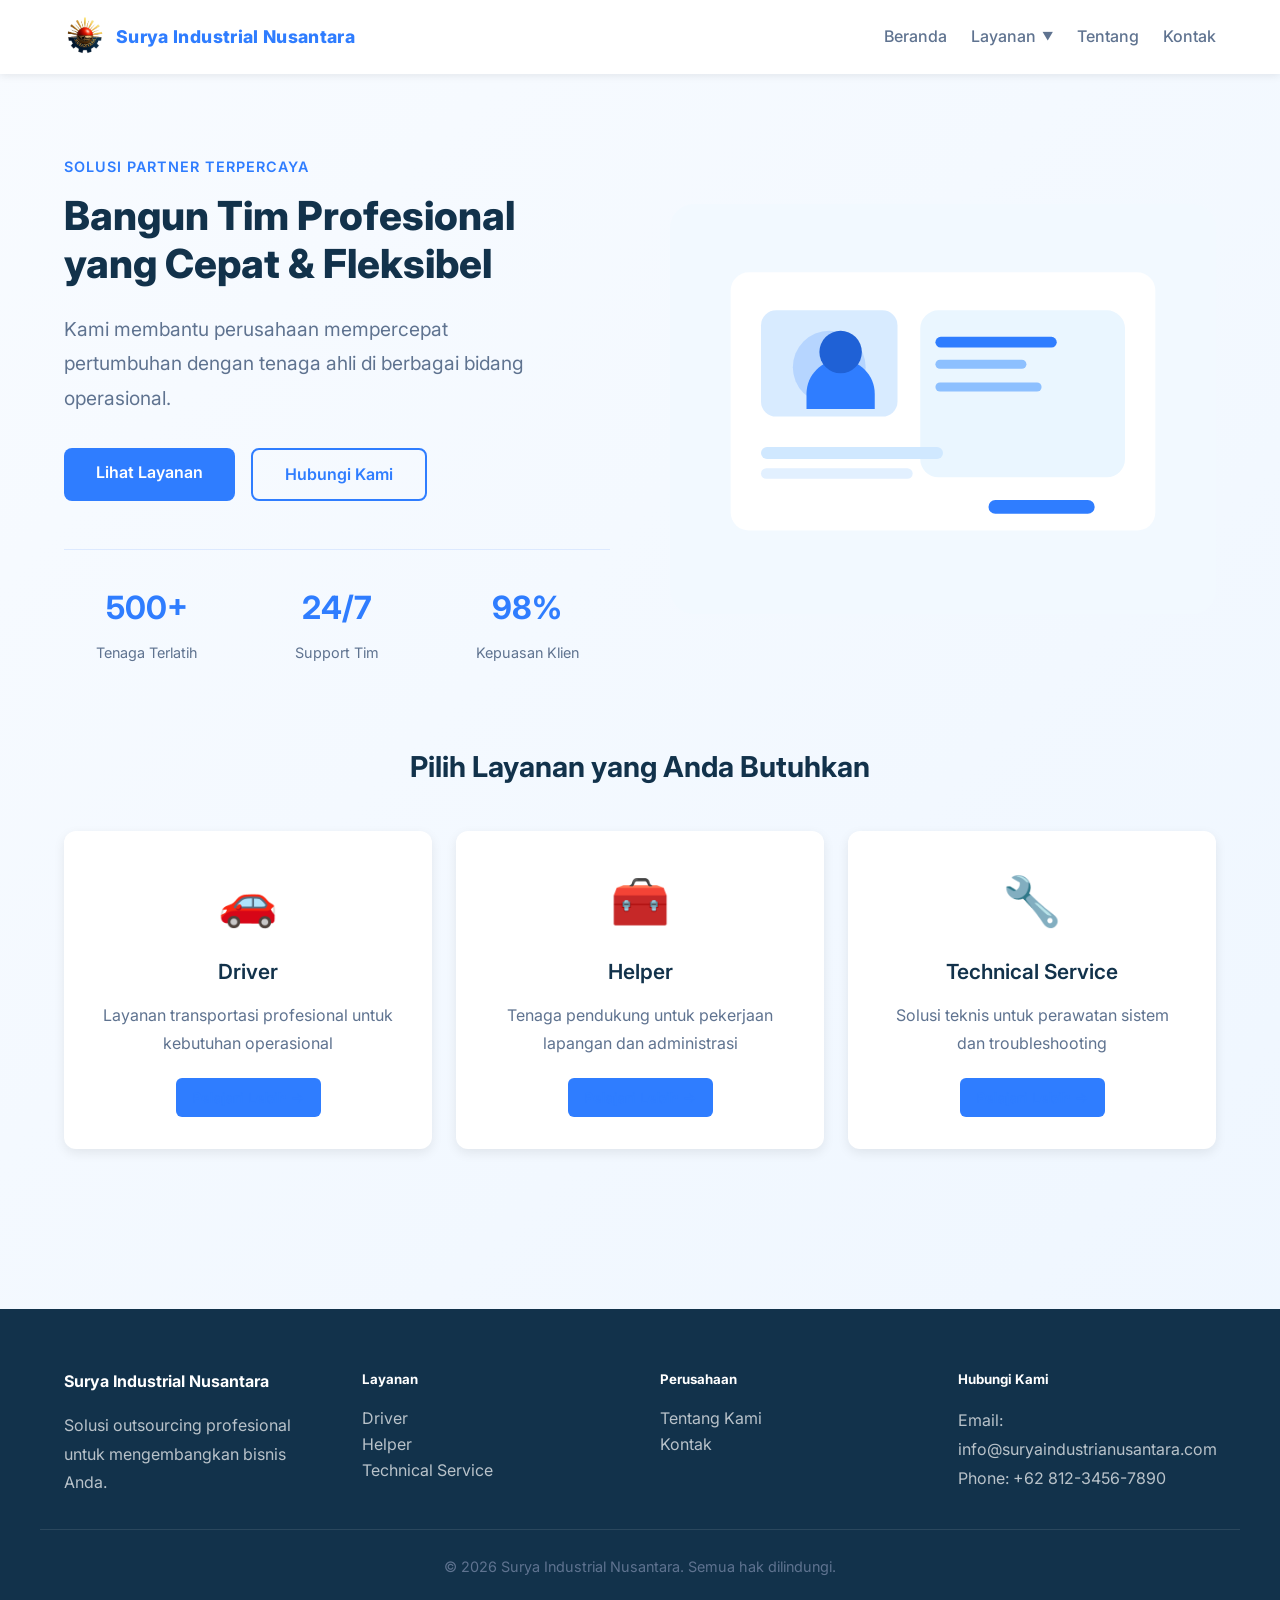
==== index.html @ c0af4605 "new project OS SIN" ====
<!DOCTYPE html>
<html lang="id">
  <head>
    <meta charset="UTF-8" />
    <meta name="viewport" content="width=device-width, initial-scale=1.0" />
    <title>Surya Industrial Nusantara | Outsourcing Profesional</title>
    <meta
      name="description"
      content="Surya Industrial Nusantara menyediakan layanan outsourcing profesional dengan tim yang siap membantu bisnis Anda berkembang."
    />
    <link rel="preconnect" href="https://fonts.googleapis.com" />
    <link rel="preconnect" href="https://fonts.gstatic.com" crossorigin />
    <link
      href="https://fonts.googleapis.com/css2?family=Inter:wght@400;500;600;700;800&display=swap"
      rel="stylesheet"
    />
    <!-- Global Styles -->
    <link rel="stylesheet" href="src/css/global.css" />
    <link rel="stylesheet" href="src/css/navbar.css" />
    <link rel="stylesheet" href="src/css/home.css" />
    <link rel="stylesheet" href="src/css/services.css" />
    <link rel="stylesheet" href="src/css/pages.css" />
  </head>
  <body>
    <!-- Navbar -->
    <nav class="navbar">
      <div class="container">
        <a href="#" class="brand">
          <img src="public/images/LOGO_SIN_TERBARU_3D-removebg-preview.png" alt="Logo Surya Industrial Nusantara" />
          <span>Surya Industrial Nusantara</span>
        </a>
        <button class="menu-toggle" aria-label="Buka menu">
          <span></span><span></span><span></span>
        </button>
        <ul class="nav-links">
          <li><a href="#" class="nav-link" data-page="home">Beranda</a></li>
          <li class="nav-item-dropdown">
            <a href="#" class="nav-link dropdown-toggle">Layanan</a>
            <ul class="dropdown-menu">
              <li><a href="#" class="nav-link" data-page="driver">Driver</a></li>
              <li><a href="#" class="nav-link" data-page="helper">Helper</a></li>
              <li><a href="#" class="nav-link" data-page="technical">Technical Service</a></li>
            </ul>
          </li>
          <li><a href="#" class="nav-link" data-page="about">Tentang</a></li>
          <li><a href="#" class="nav-link" data-page="contact">Kontak</a></li>
        </ul>
      </div>
    </nav>

    <!-- Main Content Area -->
    <main id="page-content">
      <section class="section services-section" id="services">
        <div class="section-heading reveal">
          <p class="eyebrow">Layanan utama</p>
          <h2>Tim siap membantu berbagai kebutuhan operasional Anda.</h2>
          <p class="section-intro">
            Kami memisahkan layanan berdasarkan kebutuhan nyata di lapangan, dukungan pelanggan, dan area operasional agar setiap kebutuhan dapat ditangani lebih fokus dan profesional.
          </p>
        </div>

        <div class="service-carousel reveal">
          <div class="carousel-actions">
            <button class="carousel-btn prev" type="button" aria-label="Slide sebelumnya">←</button>
            <button class="carousel-btn next" type="button" aria-label="Slide berikutnya">→</button>
          </div>
          <div class="carousel-viewport">
            <div class="carousel-track">
              <article class="service-slide active" data-title="Driver" data-desc="Melayani kebutuhan transportasi dan pengantaran untuk operasional harian maupun proyek tertentu." data-points="Pengantaran barang, Operasional lapangan, Penjemputan rutin">
                <div class="service-icon">🚗</div>
                <h3>Driver</h3>
                <p>Profesional yang siap mendukung mobilitas operasional dengan ketepatan waktu dan tanggung jawab.</p>
              </article>
              <article class="service-slide" data-title="Helper" data-desc="Mendukung pekerjaan lapangan dan administrasi dengan tenaga yang terlatih dan siap bergerak." data-points="Bantuan logistik, Dukungan lapangan, Persiapan kebutuhan operasional">
                <div class="service-icon">🧰</div>
                <h3>Helper</h3>
                <p>Tenaga pendukung yang membantu kelancaran pekerjaan harian di lokasi maupun kantor.</p>
              </article>
              <article class="service-slide" data-title="Technical Service" data-desc="Layanan teknis yang memastikan peralatan, sistem, dan kebutuhan teknis berjalan optimal." data-points="Perawatan sistem, Penanganan teknis, Dukungan onsite">
                <div class="service-icon">🔧</div>
                <h3>Technical Service</h3>
                <p>Solusi teknis untuk kebutuhan maintenance, troubleshooting, dan pemeliharaan berkelanjutan.</p>
              </article>
              <article class="service-slide" data-title="Cleaning Service" data-desc="Menyediakan tenaga kebersihan untuk menjaga area kerja tetap aman, rapi, dan nyaman." data-points="Pembersihan area kerja, Sanitasi rutin, Dukungan kebersihan harian">
                <div class="service-icon">🧹</div>
                <h3>Cleaning Service</h3>
                <p>Tim kebersihan yang siap menjaga kualitas lingkungan kerja dan fasilitas operasional Anda.</p>
              </article>
              <article class="service-slide" data-title="Support" data-desc="Menjadi bagian pendukung operasional yang responsif untuk kebutuhan pelanggan, kantor, dan tim internal." data-points="Customer support, Dukungan admin, Koordinasi internal">
                <div class="service-icon">🤝</div>
                <h3>Support</h3>
                <p>Tenaga support yang siap membantu kelancaran komunikasi, pencatatan, dan penanganan kebutuhan harian.</p>
              </article>
            </div>
          </div>
        </div>

        <div class="service-detail-card reveal">
          <p class="detail-label">Detail layanan</p>
          <h3 id="detail-title">Driver</h3>
          <p id="detail-description">Melayani kebutuhan transportasi dan pengantaran untuk operasional harian maupun proyek tertentu.</p>
          <ul id="detail-list">
            <li>Pengantaran barang</li>
            <li>Operasional lapangan</li>
            <li>Penjemputan rutin</li>
          </ul>
        </div>
      </section>

      <section class="section about" id="about">
        <div class="about-content reveal">
          <p class="eyebrow">Tentang kami</p>
          <h2>Partner outsourcing yang fokus pada hasil, kualitas, dan kenyamanan kerja.</h2>
          <p>
            Surya Industrial Nusantara menghubungkan bisnis dengan tenaga profesional yang siap membantu
            mengurangi beban internal, mempercepat eksekusi, dan menjaga kualitas layanan tetap tinggi.
          </p>
        </div>
        <div class="about-panel reveal">
          <img src="public/images/about.svg" alt="Ilustrasi kerja sama tim" />
          <h3>Yang kami tawarkan</h3>
          <div class="feature-list">
            <div>• Rekrutmen cepat dan akurat</div>
            <div>• Pengelolaan tim profesional</div>
            <div>• Pelaporan kinerja rutin</div>
            <div>• Kontrak fleksibel sesuai kebutuhan</div>
          </div>
        </div>
      </section>

      <section class="section contact-section" id="contact">
        <div class="contact-grid">
          <div class="contact-card reveal">
            <p class="eyebrow">Hubungi kami</p>
            <h2>Siap bergabung bersama tim Surya Industrial Nusantara?</h2>
            <p>Kirimi kami CV Anda untuk peluang kerja dan kolaborasi jangka panjang.</p>
            <div class="social-list">
              <a href="mailto:hr@suryaindustrianusantara.com">
                <span>✉</span> hr@suryaindustrianusantara.com
              </a>
              <a href="https://wa.me/6281234567890" target="_blank" rel="noreferrer">
                <span>📱</span> +62 812-3456-7890
              </a>
              <a href="https://instagram.com" target="_blank" rel="noreferrer">
                <span>📸</span> @suryaindustrialnusantara
              </a>
            </div>
          </div>

          <div class="contact-card reveal">
            <h3>Kirim CV Anda</h3>
            <p>Isi formulir berikut dan kami akan meninjau lamaran Anda.</p>
            <form class="cv-form" action="https://api.web3forms.com/submit" method="POST" enctype="multipart/form-data">
              <input type="hidden" name="access_key" value="YOUR_WEB3FORMS_ACCESS_KEY" />
              <input type="hidden" name="subject" value="Lamaran CV - Surya Industrial Nusantara" />
              <input type="hidden" name="from_name" value="Website Surya Industrial Nusantara" />
              <div class="form-row">
                <input type="text" name="name" placeholder="Nama Lengkap" required />
                <input type="email" name="email" placeholder="Email" required />
              </div>
              <div class="form-row">
                <input type="tel" name="phone" placeholder="Nomor WhatsApp" />
                <input type="text" name="position" placeholder="Posisi yang dilamar" />
              </div>
              <textarea name="message" rows="4" placeholder="Ceritakan pengalaman singkat Anda"></textarea>
              <label class="file-upload">
                <span>Upload CV (PDF atau DOC)</span>
                <input type="file" name="cv" accept=".pdf,.doc,.docx" required />
              </label>
              <button type="submit" class="btn btn-primary">Kirim CV</button>
              <div class="form-status" role="status" aria-live="polite"></div>
            </form>
          </div>
        </div>
    </main>

    <!-- Footer -->
    <footer class="footer">
      <div class="container">
        <div class="footer-section">
          <h4>Surya Industrial Nusantara</h4>
          <p>Solusi outsourcing profesional untuk mengembangkan bisnis Anda.</p>
        </div>
        <div class="footer-section">
          <h5>Layanan</h5>
          <ul>
            <li><a href="#" data-page="driver">Driver</a></li>
            <li><a href="#" data-page="helper">Helper</a></li>
            <li><a href="#" data-page="technical">Technical Service</a></li>
          </ul>
        </div>
        <div class="footer-section">
          <h5>Perusahaan</h5>
          <ul>
            <li><a href="#" data-page="about">Tentang Kami</a></li>
            <li><a href="#" data-page="contact">Kontak</a></li>
          </ul>
        </div>
        <div class="footer-section">
          <h5>Hubungi Kami</h5>
          <p>Email: <a href="mailto:info@suryaindustrianusantara.com">info@suryaindustrianusantara.com</a></p>
          <p>Phone: <a href="tel:+6281234567890">+62 812-3456-7890</a></p>
        </div>
      </div>
      <div class="footer-bottom">
        <p>&copy; <span id="year"></span> Surya Industrial Nusantara. Semua hak dilindungi.</p>
      </div>
    </footer>

    <script src="src/js/main.js"></script>
  </body>
</html>
---- src/css/global.css ----
/* Global Styles */
:root {
  --primary: #2f7dff;
  --primary-dark: #1f61d6;
  --bg: #f5faff;
  --surface: #ffffff;
  --text: #12324b;
  --muted: #5f7390;
  --border: #dce9ff;
  --success: #4caf50;
  --warning: #ff9800;
  --error: #f44336;
}

* {
  box-sizing: border-box;
  margin: 0;
  padding: 0;
}

html {
  scroll-behavior: smooth;
}

body {
  font-family: 'Inter', sans-serif;
  background: linear-gradient(135deg, #f8fbff 0%, #eef6ff 100%);
  color: var(--text);
  line-height: 1.6;
}

a {
  color: var(--primary);
  text-decoration: none;
  transition: color 0.2s ease;
}

a:hover {
  color: var(--primary-dark);
}

img {
  max-width: 100%;
  display: block;
}

/* Container */
.container {
  max-width: 1200px;
  margin: 0 auto;
  padding: 0 24px;
}

/* Typography */
h1 {
  font-size: 2.5rem;
  font-weight: 800;
  margin-bottom: 16px;
  color: var(--text);
}

h2 {
  font-size: 1.8rem;
  font-weight: 700;
  margin-bottom: 24px;
  color: var(--text);
}

h3 {
  font-size: 1.3rem;
  font-weight: 600;
  margin-bottom: 12px;
  color: var(--text);
}

p {
  color: var(--muted);
  line-height: 1.8;
}

.eyebrow {
  font-size: 0.9rem;
  font-weight: 600;
  color: var(--primary);
  text-transform: uppercase;
  letter-spacing: 1px;
  margin-bottom: 12px;
  display: block;
}

.lead {
  font-size: 1.2rem;
  line-height: 1.8;
}

.subtitle {
  font-size: 1.1rem;
  color: var(--muted);
  max-width: 600px;
  margin: 0 auto 40px;
}

/* Buttons */
.btn {
  display: inline-block;
  padding: 12px 32px;
  border-radius: 8px;
  font-weight: 600;
  border: none;
  cursor: pointer;
  transition: all 0.3s ease;
  text-decoration: none;
}

.btn-primary {
  background: var(--primary);
  color: white;
}

.btn-primary:hover {
  background: var(--primary-dark);
  transform: translateY(-2px);
  box-shadow: 0 8px 16px rgba(47, 125, 255, 0.3);
}

.btn-secondary {
  background: transparent;
  color: var(--primary);
  border: 2px solid var(--primary);
}

.btn-secondary:hover {
  background: var(--primary);
  color: white;
}

.btn-small {
  display: inline-block;
  padding: 8px 16px;
  font-size: 0.9rem;
  background: var(--primary);
  color: white;
  border-radius: 6px;
  transition: all 0.3s ease;
  text-decoration: none;
}

.btn-small:hover {
  background: var(--primary-dark);
}

/* Reveal Animation */
.reveal {
  opacity: 0;
  transform: translateY(30px);
  animation: reveal 0.8s ease-out forwards;
}

@keyframes reveal {
  to {
    opacity: 1;
    transform: translateY(0);
  }
}

.reveal:nth-child(1) { animation-delay: 0.1s; }
.reveal:nth-child(2) { animation-delay: 0.2s; }
.reveal:nth-child(3) { animation-delay: 0.3s; }
.reveal:nth-child(4) { animation-delay: 0.4s; }
.reveal:nth-child(5) { animation-delay: 0.5s; }

/* Responsive */
@media (max-width: 768px) {
  h1 { font-size: 1.8rem; }
  h2 { font-size: 1.3rem; }
  h3 { font-size: 1.1rem; }
  
  .btn {
    width: 100%;
    text-align: center;
  }
  
  .btn-small {
    width: 100%;
    text-align: center;
  }
}
---- src/css/navbar.css ----
/* Navbar & Header Styles */
.navbar {
  background: var(--surface);
  box-shadow: 0 2px 8px rgba(0, 0, 0, 0.08);
  position: sticky;
  top: 0;
  z-index: 1000;
}

.navbar .container {
  display: flex;
  align-items: center;
  justify-content: space-between;
  padding: 16px 24px;
}

.brand {
  display: flex;
  align-items: center;
  gap: 10px;
  font-size: 1.1rem;
  font-weight: 800;
  letter-spacing: 0.02em;
  color: var(--text);
  cursor: pointer;
}

.brand img {
  width: 42px;
  height: 42px;
}

.brand span {
  color: var(--primary);
}

.nav-links {
  display: flex;
  gap: 24px;
  list-style: none;
}

.nav-item-dropdown {
  position: relative;
}

.dropdown-toggle {
  cursor: pointer;
  display: flex;
  align-items: center;
  gap: 6px;
}

.dropdown-toggle::after {
  content: '▼';
  font-size: 0.7rem;
  transition: transform 0.2s ease;
}

.nav-item-dropdown.active .dropdown-toggle::after {
  transform: rotate(180deg);
}

.dropdown-menu {
  display: none;
  position: absolute;
  top: 100%;
  left: 0;
  background: var(--surface);
  border: 1px solid rgba(0, 0, 0, 0.08);
  border-radius: 8px;
  box-shadow: 0 8px 24px rgba(0, 0, 0, 0.1);
  list-style: none;
  padding: 8px 0;
  margin-top: 8px;
  min-width: 200px;
  z-index: 1001;
}

.nav-item-dropdown.active .dropdown-menu {
  display: flex;
  flex-direction: column;
}

.dropdown-menu .nav-link {
  display: block;
  padding: 10px 20px;
  font-size: 0.95rem;
}

.dropdown-menu .nav-link:hover {
  background: var(--bg);
}

.nav-link {
  color: var(--muted);
  font-weight: 500;
  transition: color 0.2s ease;
  text-decoration: none;
}

.nav-link:hover {
  color: var(--primary);
}

.menu-toggle {
  display: none;
  background: none;
  border: 0;
  cursor: pointer;
  flex-direction: column;
  gap: 4px;
}

.menu-toggle span {
  width: 24px;
  height: 2px;
  background: var(--primary);
  transition: all 0.3s ease;
}

/* Footer */
.footer {
  background: var(--text);
  color: white;
  padding: 60px 24px 24px;
  margin-top: 80px;
}

.footer .container {
  display: grid;
  grid-template-columns: repeat(auto-fit, minmax(250px, 1fr));
  gap: 40px;
  margin-bottom: 32px;
}

.footer-section h4,
.footer-section h5 {
  margin-bottom: 16px;
  font-weight: 700;
}

.footer-section ul {
  list-style: none;
}

.footer-section a {
  color: rgba(255, 255, 255, 0.7);
  text-decoration: none;
  transition: color 0.2s ease;
}

.footer-section a:hover {
  color: white;
}

.footer-section p {
  line-height: 1.8;
  color: rgba(255, 255, 255, 0.7);
}

.footer-bottom {
  max-width: 1200px;
  margin: 0 auto;
  padding-top: 24px;
  border-top: 1px solid rgba(255, 255, 255, 0.1);
  text-align: center;
  color: rgba(255, 255, 255, 0.6);
  font-size: 0.9rem;
}

/* Mobile Menu */
.nav-links.show {
  display: flex;
  flex-direction: column;
  position: absolute;
  top: 100%;
  left: 0;
  right: 0;
  background: var(--surface);
  padding: 16px;
  gap: 16px;
  box-shadow: 0 8px 16px rgba(0, 0, 0, 0.1);
}

@media (max-width: 768px) {
  .menu-toggle {
    display: flex;
  }

  .nav-links {
    display: none;
  }

  .footer .container {
    grid-template-columns: 1fr;
  }
}
---- src/css/home.css ----
/* Home Page Styles */
.page-home {
  padding: 80px 0;
  min-height: calc(100vh - 200px);
}

.hero-content {
  display: grid;
  grid-template-columns: 1fr 1fr;
  gap: 60px;
  align-items: center;
  margin-bottom: 80px;
}

.hero-text h1 {
  line-height: 1.2;
  margin-bottom: 24px;
}

.hero-text .lead {
  margin-bottom: 32px;
  max-width: 500px;
}

.hero-actions {
  display: flex;
  gap: 16px;
  margin-bottom: 48px;
}

.stats {
  display: grid;
  grid-template-columns: repeat(3, 1fr);
  gap: 24px;
  padding-top: 32px;
  border-top: 1px solid var(--border);
}

.stat {
  text-align: center;
}

.stat strong {
  display: block;
  font-size: 2rem;
  color: var(--primary);
  margin-bottom: 8px;
}

.stat span {
  display: block;
  color: var(--muted);
  font-size: 0.9rem;
}

/* Services Preview */
.services-preview h2 {
  margin-bottom: 40px;
}

.services-grid {
  display: grid;
  grid-template-columns: repeat(3, 1fr);
  gap: 24px;
}

.service-card {
  background: white;
  padding: 32px;
  border-radius: 12px;
  text-align: center;
  box-shadow: 0 4px 12px rgba(0, 0, 0, 0.08);
  transition: all 0.3s ease;
  cursor: pointer;
}

.service-card:hover {
  transform: translateY(-8px);
  box-shadow: 0 12px 32px rgba(0, 0, 0, 0.12);
}

.service-icon {
  font-size: 3rem;
  margin-bottom: 16px;
}

.service-card h3 {
  margin-bottom: 12px;
}

.service-card p {
  margin-bottom: 20px;
  color: var(--muted);
}

.btn-small {
  display: inline-block;
  color: var(--primary);
  font-weight: 600;
}

@media (max-width: 768px) {
  .hero-content {
    grid-template-columns: 1fr;
    gap: 40px;
  }

  .hero-actions {
    flex-direction: column;
  }

  .stats {
    grid-template-columns: 1fr;
  }

  .services-grid {
    grid-template-columns: 1fr;
  }
}
---- src/css/services.css ----
/* Page Header */
.page-header {
  text-align: center;
  margin-bottom: 60px;
  padding: 60px 0 0;
}

.page-header h1 {
  margin-bottom: 16px;
}

/* Content Grid - Service Pages */
.content-grid {
  display: grid;
  grid-template-columns: 1fr 350px;
  gap: 40px;
  margin-bottom: 60px;
}

.content-main {
  background: white;
  padding: 40px;
  border-radius: 12px;
  box-shadow: 0 4px 12px rgba(0, 0, 0, 0.08);
}

.content-main h2 {
  margin-top: 40px;
  margin-bottom: 24px;
}

.content-main h2:first-child {
  margin-top: 0;
}

.content-main p {
  margin-bottom: 20px;
  line-height: 1.8;
}

/* Features List */
.features-list {
  display: flex;
  flex-direction: column;
  gap: 24px;
  margin: 30px 0;
}

.feature-item {
  display: grid;
  grid-template-columns: 60px 1fr;
  gap: 20px;
  align-items: flex-start;
}

.feature-icon {
  font-size: 2.5rem;
  text-align: center;
}

.feature-content h3 {
  margin-top: 0;
  margin-bottom: 8px;
}

.feature-content p {
  margin: 0;
  font-size: 0.95rem;
}

/* Benefits List */
.benefits-list {
  list-style: none;
  columns: 2;
  gap: 20px;
  margin: 20px 0;
}

.benefits-list li {
  padding: 12px 0;
  line-height: 1.6;
  color: var(--muted);
}

/* Sidebar */
.sidebar {
  display: flex;
  flex-direction: column;
  gap: 24px;
}

.sidebar-card {
  background: white;
  padding: 32px;
  border-radius: 12px;
  box-shadow: 0 4px 12px rgba(0, 0, 0, 0.08);
}

.sidebar-card h3 {
  margin-top: 0;
  margin-bottom: 16px;
}

.sidebar-card p {
  margin-bottom: 16px;
}

/* Pricing */
.pricing {
  display: flex;
  flex-direction: column;
  gap: 12px;
}

.price-item {
  padding: 12px;
  background: var(--bg);
  border-radius: 8px;
  border-left: 3px solid var(--primary);
}

.price-item h4 {
  font-size: 1rem;
  margin-bottom: 4px;
}

.price-item .price {
  font-size: 0.9rem;
  color: var(--primary);
  font-weight: 600;
}

/* Stats Box */
.stats-box {
  display: grid;
  grid-template-columns: 1fr;
  gap: 12px;
}

.stat-box-item {
  background: var(--bg);
  padding: 16px;
  border-radius: 8px;
  text-align: center;
}

.stat-box-item h4 {
  font-size: 1.5rem;
  color: var(--primary);
  margin-bottom: 4px;
}

.stat-box-item p {
  font-size: 0.85rem;
  margin: 0;
}

/* Service List */
.service-list {
  list-style: none;
  display: flex;
  flex-direction: column;
  gap: 12px;
}

.service-list li {
  padding: 12px;
  background: var(--bg);
  border-radius: 8px;
  font-size: 0.95rem;
}

/* Process Flow */
.process-flow {
  display: flex;
  justify-content: space-around;
  align-items: center;
  gap: 16px;
  margin: 40px 0;
  flex-wrap: wrap;
}

.process-step {
  text-align: center;
  flex: 0 0 auto;
}

.step-number {
  display: flex;
  align-items: center;
  justify-content: center;
  width: 48px;
  height: 48px;
  border-radius: 50%;
  background: var(--primary);
  color: white;
  font-weight: 700;
  font-size: 1.2rem;
  margin: 0 auto 12px;
}

.process-step h4 {
  font-size: 0.95rem;
  margin: 0 0 4px;
}

.process-step p {
  font-size: 0.85rem;
  margin: 0;
}

.process-arrow {
  font-size: 1.5rem;
  color: var(--primary);
  font-weight: bold;
  display: none;
}

@media (min-width: 769px) {
  .process-arrow {
    display: block;
  }
}

/* Responsive */
@media (max-width: 768px) {
  .content-grid {
    grid-template-columns: 1fr;
  }

  .sidebar {
    order: -1;
  }

  .benefits-list {
    columns: 1;
  }

  .process-flow {
    flex-direction: column;
    gap: 20px;
  }

  .process-arrow {
    transform: rotate(90deg);
    margin: 0;
  }

  .content-main {
    padding: 24px;
  }

  .sidebar-card {
    padding: 24px;
  }
}
---- src/css/pages.css ----
/* Driver Page Styles */
.page-driver .content-main {
  border-left: 4px solid #ff9800;
}

.page-driver .sidebar-card:first-child {
  background: linear-gradient(135deg, #fff3e0 0%, #ffe8b6 100%);
}

/* Helper Page Styles */
.page-helper .content-main {
  border-left: 4px solid #4caf50;
}

.page-helper .sidebar-card:first-child {
  background: linear-gradient(135deg, #e8f5e9 0%, #c8e6c9 100%);
}

/* Technical Page Styles */
.page-technical .content-main {
  border-left: 4px solid #2196f3;
}

.page-technical .sidebar-card:first-child {
  background: linear-gradient(135deg, #e3f2fd 0%, #bbdefb 100%);
}

/* About Page */
.page-about .page-header {
  padding: 60px 0 40px;
  margin-bottom: 40px;
}

.about-content {
  background: white;
  padding: 40px;
  border-radius: 12px;
  box-shadow: 0 4px 12px rgba(0, 0, 0, 0.08);
}

.about-content p:not(.subtitle) {
  margin-bottom: 24px;
  line-height: 1.8;
}

.about-grid {
  display: grid;
  grid-template-columns: repeat(2, 1fr);
  gap: 24px;
  margin: 40px 0;
}

.about-card {
  background: linear-gradient(135deg, rgba(47, 125, 255, 0.05) 0%, rgba(47, 125, 255, 0.02) 100%);
  border: 1px solid var(--border);
  padding: 32px;
  border-radius: 12px;
  transition: all 0.3s ease;
}

.about-card:hover {
  transform: translateY(-4px);
  box-shadow: 0 8px 16px rgba(47, 125, 255, 0.1);
}

.about-card h3 {
  font-size: 1.2rem;
  margin-top: 0;
  margin-bottom: 12px;
}

.about-card p {
  margin: 0;
}

.advantages-list {
  list-style: none;
  display: flex;
  flex-direction: column;
  gap: 16px;
  margin: 30px 0;
}

.advantages-list li {
  padding-left: 24px;
  position: relative;
  line-height: 1.6;
}

.advantages-list li:before {
  content: '✓';
  position: absolute;
  left: 0;
  color: var(--success);
  font-weight: bold;
}

.stats-section {
  margin-top: 60px;
}

.achievements {
  display: grid;
  grid-template-columns: repeat(4, 1fr);
  gap: 24px;
  margin-top: 32px;
}

.achievement {
  background: linear-gradient(135deg, var(--primary), var(--primary-dark));
  color: white;
  padding: 32px;
  border-radius: 12px;
  text-align: center;
}

.achievement h3 {
  font-size: 2.5rem;
  color: white;
  margin-top: 0;
  margin-bottom: 8px;
}

.achievement p {
  color: rgba(255, 255, 255, 0.9);
  margin: 0;
}

/* Contact Page */
.page-contact .page-header {
  padding: 60px 0 40px;
  margin-bottom: 40px;
}

.contact-grid {
  display: grid;
  grid-template-columns: 1fr 1fr;
  gap: 40px;
  margin-bottom: 60px;
}

.contact-section h2 {
  margin-bottom: 24px;
}

.contact-info {
  display: flex;
  flex-direction: column;
  gap: 16px;
}

.contact-card {
  background: white;
  padding: 24px;
  border-radius: 12px;
  box-shadow: 0 2px 8px rgba(0, 0, 0, 0.08);
  display: grid;
  grid-template-columns: 60px 1fr;
  gap: 20px;
  align-items: flex-start;
}

.contact-icon {
  font-size: 2.5rem;
  text-align: center;
}

.contact-detail h4 {
  margin-top: 0;
  margin-bottom: 8px;
}

.contact-detail p {
  margin: 4px 0;
  font-size: 0.95rem;
}

.social-links {
  display: flex;
  gap: 12px;
  margin-top: 16px;
}

.social-link {
  display: inline-block;
  padding: 10px 16px;
  background: var(--primary);
  color: white;
  border-radius: 8px;
  text-decoration: none;
  transition: all 0.3s ease;
}

.social-link:hover {
  background: var(--primary-dark);
  transform: translateY(-2px);
}

/* Contact Form */
.form-section h2 {
  margin-bottom: 24px;
}

.contact-form {
  background: white;
  padding: 32px;
  border-radius: 12px;
  box-shadow: 0 4px 12px rgba(0, 0, 0, 0.08);
}

.form-group {
  margin-bottom: 20px;
}

.form-group label {
  display: block;
  margin-bottom: 8px;
  font-weight: 600;
  color: var(--text);
}

.form-group input,
.form-group select,
.form-group textarea {
  width: 100%;
  padding: 12px;
  border: 1px solid var(--border);
  border-radius: 8px;
  font-family: 'Inter', sans-serif;
  font-size: 1rem;
  color: var(--text);
  transition: border-color 0.2s ease;
}

.form-group input:focus,
.form-group select:focus,
.form-group textarea:focus {
  outline: none;
  border-color: var(--primary);
  box-shadow: 0 0 0 3px rgba(47, 125, 255, 0.1);
}

.form-group textarea {
  resize: vertical;
}

.form-status {
  padding: 12px;
  border-radius: 8px;
  text-align: center;
  font-weight: 600;
}

.form-status.success {
  background: rgba(76, 175, 80, 0.1);
  color: #4caf50;
  border: 1px solid rgba(76, 175, 80, 0.3);
}

.form-status.error {
  background: rgba(244, 67, 54, 0.1);
  color: #f44336;
  border: 1px solid rgba(244, 67, 54, 0.3);
}

/* Responsive */
@media (max-width: 768px) {
  .about-grid {
    grid-template-columns: 1fr;
  }

  .achievements {
    grid-template-columns: 1fr 1fr;
  }

  .contact-grid {
    grid-template-columns: 1fr;
  }

  .contact-card {
    grid-template-columns: 1fr;
  }

  .contact-icon {
    text-align: left;
  }

  .about-content,
  .contact-form {
    padding: 24px;
  }

  .social-links {
    flex-wrap: wrap;
  }

  .social-link {
    flex: 1;
    text-align: center;
  }
}
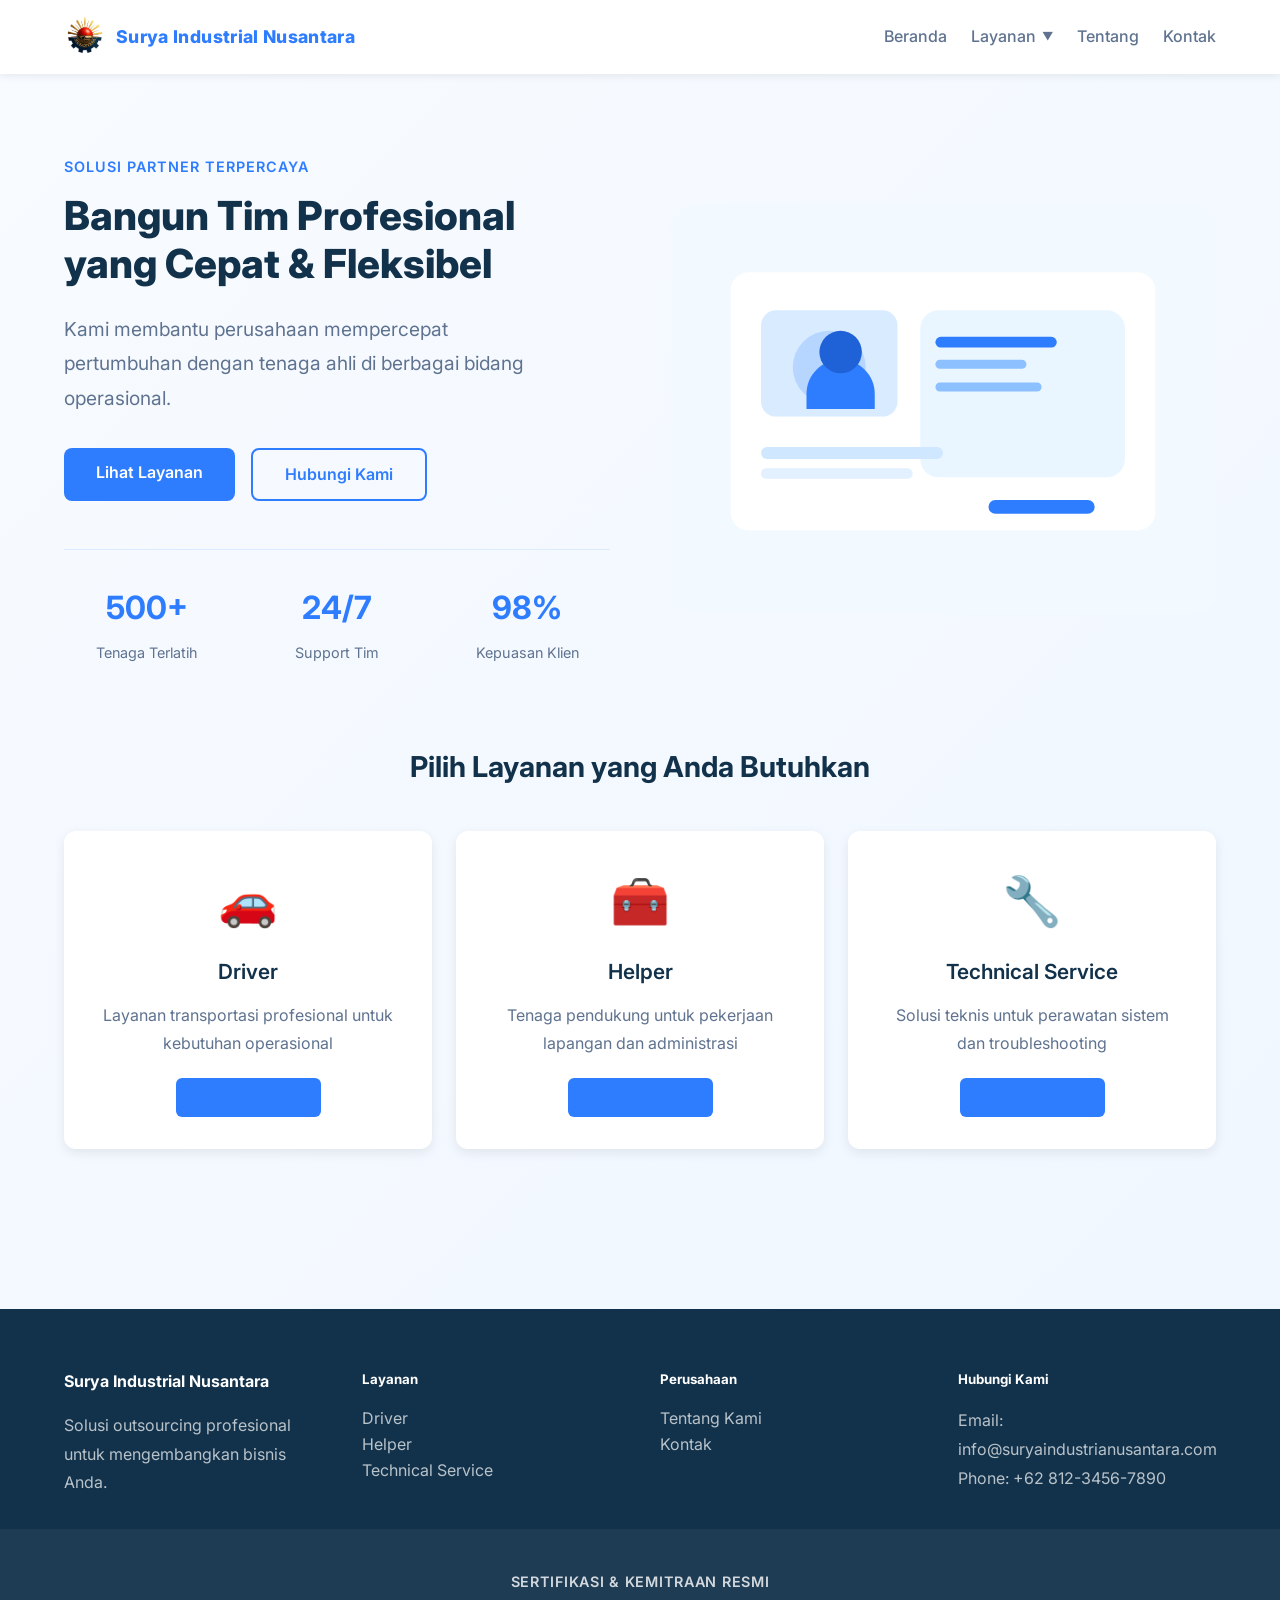
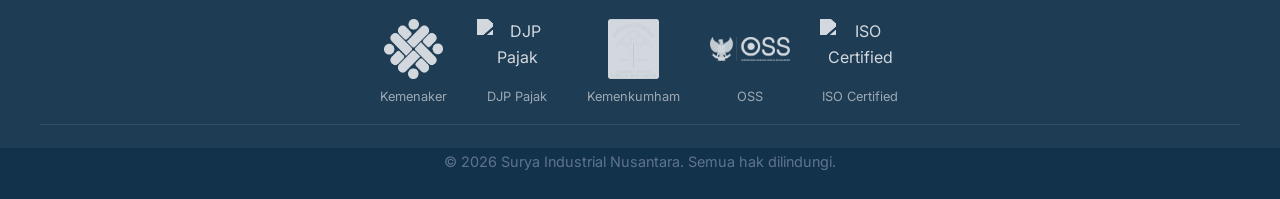
==== commit 91b33cad: "perubahan logo footer" ====
--- a/index.html
+++ b/index.html
@@ -202,6 +202,31 @@
           <p>Phone: <a href="tel:+6281234567890">+62 812-3456-7890</a></p>
         </div>
       </div>
+      <div class="certifications-section">
+        <p class="cert-label">Sertifikasi & Kemitraan Resmi</p>
+        <div class="cert-logos">
+          <div class="cert-item">
+            <img src="public/images/Logo_Kementerian_Ketenagakerjaan_(2016).png" alt="Kemenaker" />
+            <span>Kemenaker</span>
+          </div>
+          <div class="cert-item">
+            <img src="public/images/Logo_djp.svg" alt="DJP Pajak" />
+            <span>DJP Pajak</span>
+          </div>
+          <div class="cert-item">
+            <img src="public/images/Logo Kementerian Hukum dan HAM Indonesia (PNG-500px) - koleksilogo.png" alt="Kemenkumham" />
+            <span>Kemenkumham</span>
+          </div>
+          <div class="cert-item">
+            <img src="public/images/oss-new.png" alt="OSS" />
+            <span>OSS</span>
+          </div>
+          <div class="cert-item">
+            <img src="public/images/iso-certification.png" alt="ISO Certified" />
+            <span>ISO Certified</span>
+          </div>
+        </div>
+      </div>
       <div class="footer-bottom">
         <p>&copy; <span id="year"></span> Surya Industrial Nusantara. Semua hak dilindungi.</p>
       </div>
--- a/src/css/navbar.css
+++ b/src/css/navbar.css
@@ -169,6 +169,57 @@
   font-size: 0.9rem;
 }
 
+/* Certifications Section */
+.certifications-section {
+  background: rgba(255, 255, 255, 0.05);
+  padding: 40px 24px;
+  margin: 0 -24px -24px;
+  text-align: center;
+}
+
+.cert-label {
+  color: rgba(255, 255, 255, 0.8);
+  font-size: 0.9rem;
+  font-weight: 600;
+  margin-bottom: 24px;
+  text-transform: uppercase;
+  letter-spacing: 0.05em;
+}
+
+.cert-logos {
+  display: flex;
+  flex-wrap: wrap;
+  justify-content: center;
+  align-items: center;
+  gap: 30px;
+}
+
+.cert-item {
+  display: flex;
+  flex-direction: column;
+  align-items: center;
+  gap: 8px;
+  opacity: 0.8;
+  transition: opacity 0.3s ease, transform 0.3s ease;
+}
+
+.cert-item:hover {
+  opacity: 1;
+  transform: scale(1.05);
+}
+
+.cert-item img {
+  height: 60px;
+  max-width: 80px;
+  object-fit: contain;
+  filter: brightness(0) invert(1);
+}
+
+.cert-item span {
+  font-size: 0.8rem;
+  color: rgba(255, 255, 255, 0.7);
+}
+
 /* Mobile Menu */
 .nav-links.show {
   display: flex;
@@ -192,7 +243,46 @@
     display: none;
   }
 
+  .nav-links.show {
+    display: flex;
+  }
+
+  .dropdown-menu {
+    position: static;
+    background: transparent;
+    border: none;
+    box-shadow: none;
+    padding: 0;
+    margin: 0;
+    display: none;
+    flex-direction: column;
+    gap: 8px;
+    padding-left: 16px;
+    margin-top: 8px;
+  }
+
+  .nav-item-dropdown.active .dropdown-menu {
+    display: flex;
+  }
+
+  .dropdown-menu .nav-link {
+    padding: 8px 0;
+    font-size: 0.9rem;
+  }
+
   .footer .container {
     grid-template-columns: 1fr;
   }
-}
+
+  .cert-logos {
+    gap: 20px;
+  }
+
+  .cert-item img {
+    height: 50px;
+  }
+
+  .cert-item span {
+    font-size: 0.75rem;
+  }
+}
